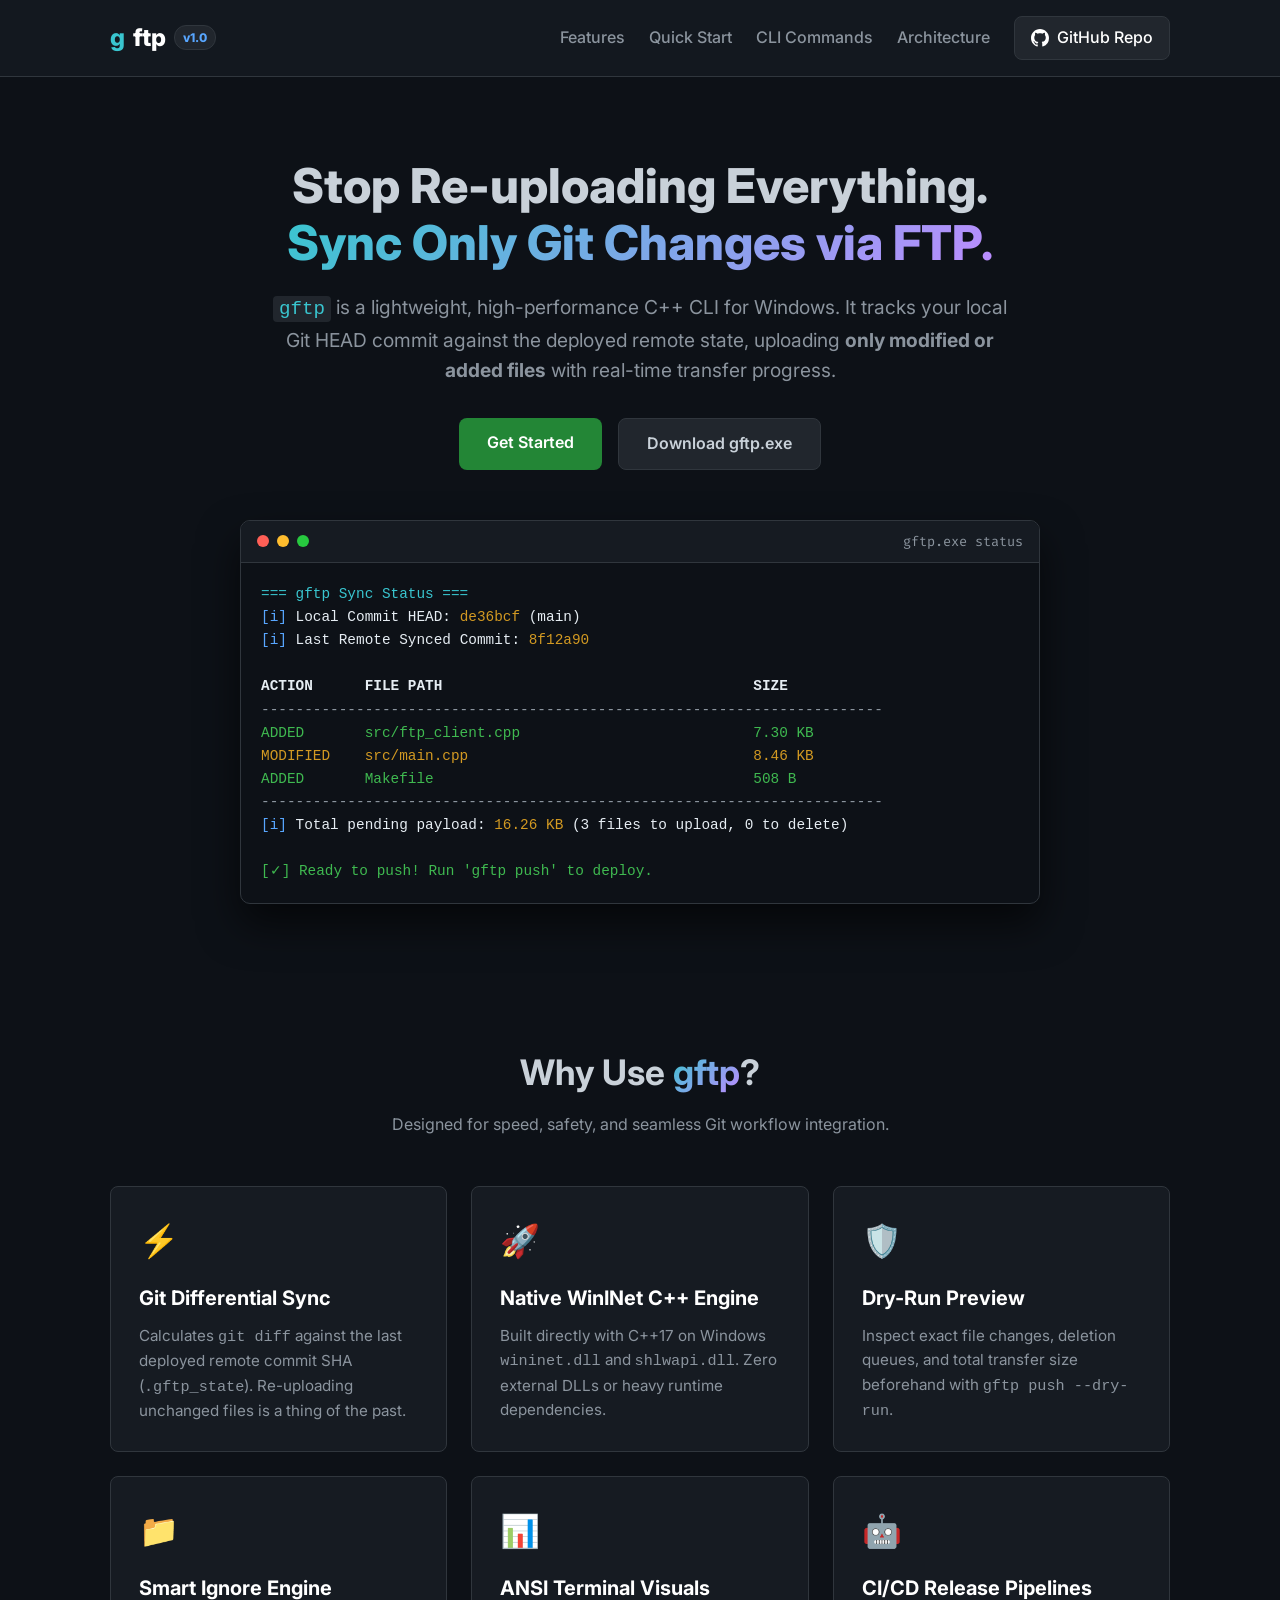
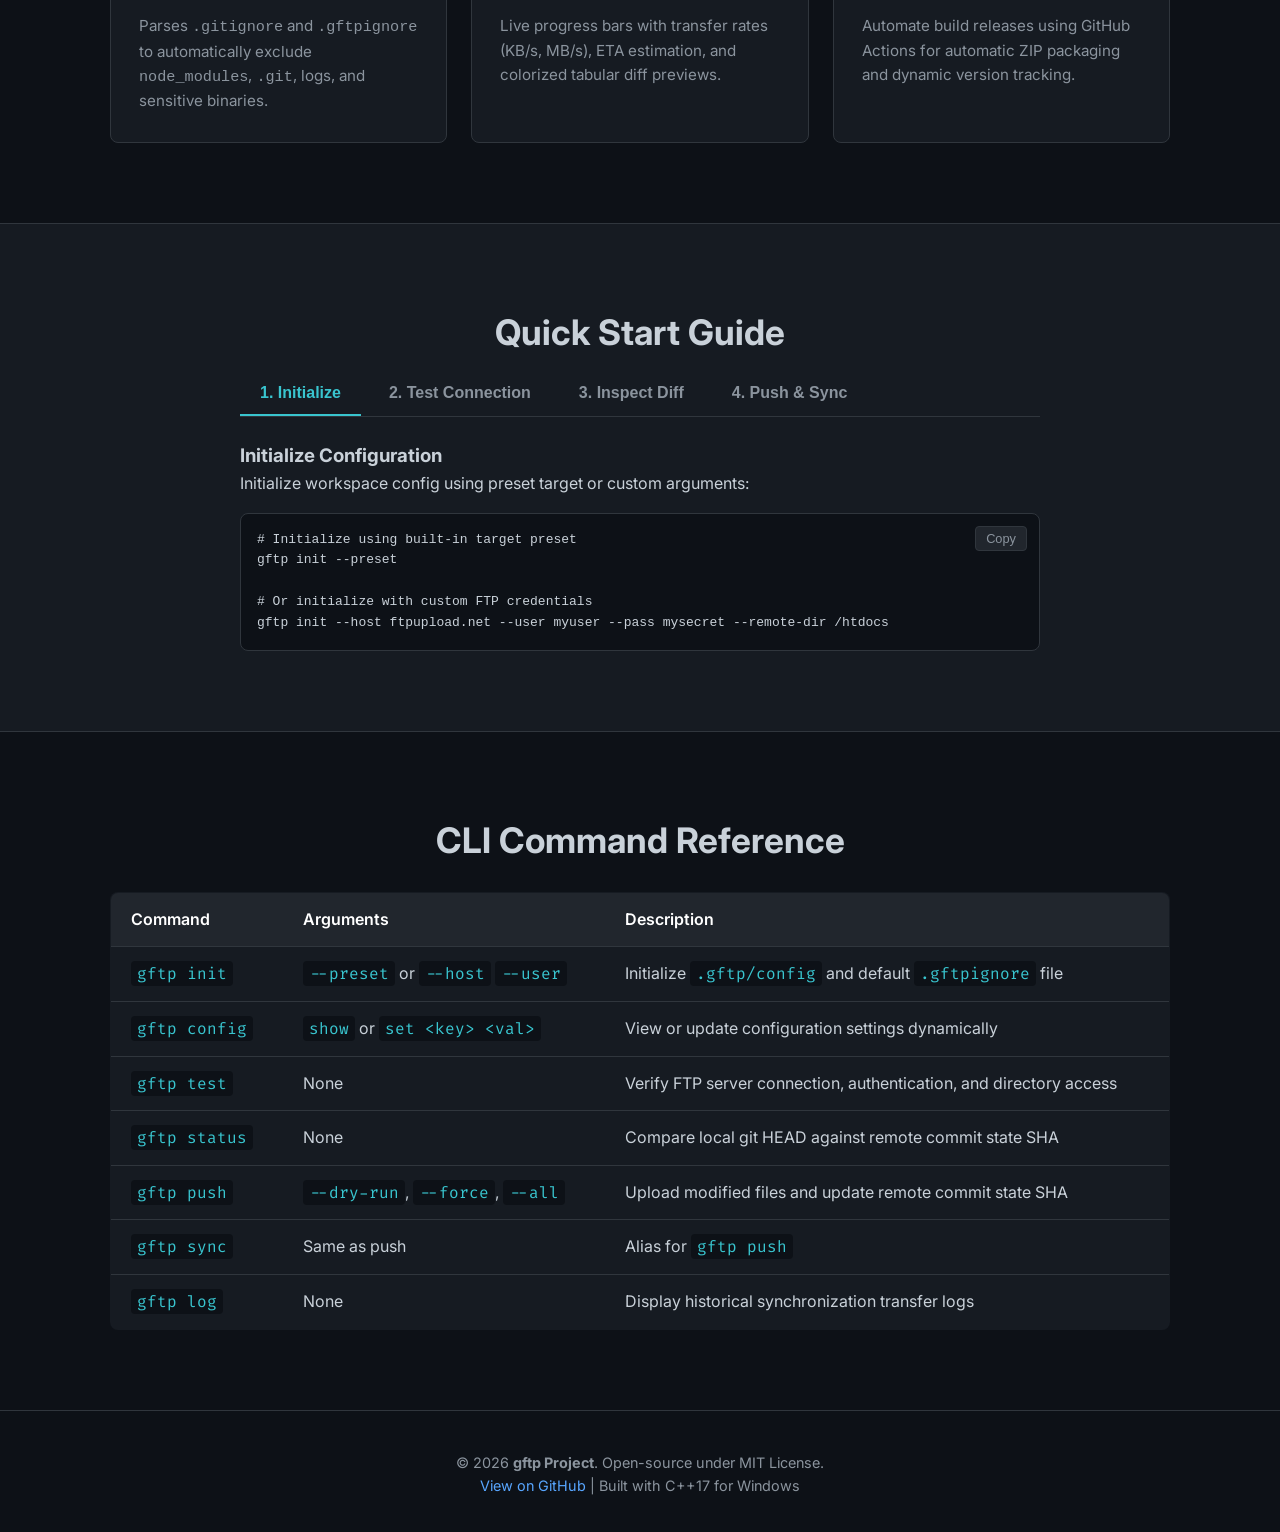
==== docs/index.html @ 9055c441 "Add docs website for GitHub Pages and GitHub Actions auto-release workflows" ====
<!DOCTYPE html>
<html lang="en">
<head>
    <meta charset="UTF-8">
    <meta name="viewport" content="width=device-width, initial-scale=1.0">
    <title>gftp - Fast Git-Aware FTP Sync CLI for Windows</title>
    <meta name="description" content="gftp is a high-performance C++ command-line tool built for Windows that accelerates website and codebase deployments by performing Git commit differential FTP sync.">
    <link rel="preconnect" href="https://fonts.googleapis.com">
    <link rel="preconnect" href="https://fonts.gstatic.com" crossorigin>
    <link href="https://fonts.googleapis.com/css2?family=Fira+Code:wght@400;600&family=Inter:wght@300;400;600;700;800&display=swap" rel="stylesheet">
    <link rel="stylesheet" href="style.css">
</head>
<body>

    <!-- Header Navigation -->
    <header class="navbar">
        <div class="container nav-container">
            <a href="#" class="brand">
                <span class="brand-accent">g</span>ftp
                <span class="badge">v1.0</span>
            </a>
            <nav class="nav-links">
                <a href="#features">Features</a>
                <a href="#quickstart">Quick Start</a>
                <a href="#cli-reference">CLI Commands</a>
                <a href="#architecture">Architecture</a>
                <a href="https://github.com/sabbir28/gftp" target="_blank" class="github-btn">
                    <svg height="18" width="18" viewBox="0 0 16 16" fill="currentColor">
                        <path d="M8 0C3.58 0 0 3.58 0 8c0 3.54 2.29 6.53 5.47 7.59.4.07.55-.17.55-.38 0-.19-.01-.82-.01-1.49-2.01.37-2.53-.49-2.69-.94-.09-.23-.48-.94-.82-1.13-.28-.15-.68-.52-.01-.53.63-.01 1.08.58 1.23.82.72 1.21 1.87.87 2.33.66.07-.52.28-.87.51-1.07-1.78-.2-3.64-.89-3.64-3.95 0-.87.31-1.59.82-2.15-.08-.2-.36-1.02.08-2.12 0 0 .67-.21 2.2.82.64-.18 1.32-.27 2-.27.68 0 1.36.09 2 .27 1.53-1.04 2.2-.82 2.2-.82.44 1.1.16 1.92.08 2.12.51.56.82 1.28.82 2.15 0 3.07-1.87 3.75-3.65 3.95.29.25.54.73.54 1.48 0 1.07-.01 1.93-.01 2.2 0 .21.15.46.55.38A8.013 8.013 0 0016 8c0-4.42-3.58-8-8-8z"/>
                    </svg>
                    GitHub Repo
                </a>
            </nav>
        </div>
    </header>

    <!-- Hero Section -->
    <section class="hero">
        <div class="container hero-content">
            <h1 class="hero-title">Stop Re-uploading Everything.<br><span class="gradient-text">Sync Only Git Changes via FTP.</span></h1>
            <p class="hero-subtitle">
                <code>gftp</code> is a lightweight, high-performance C++ CLI for Windows. It tracks your local Git HEAD commit against the deployed remote state, uploading <strong>only modified or added files</strong> with real-time transfer progress.
            </p>
            <div class="hero-actions">
                <a href="#quickstart" class="btn btn-primary">Get Started</a>
                <a href="https://github.com/sabbir28/gftp/releases" target="_blank" class="btn btn-secondary">Download gftp.exe</a>
            </div>

            <!-- Terminal Showcase Window -->
            <div class="terminal-window">
                <div class="terminal-header">
                    <span class="dot red"></span>
                    <span class="dot yellow"></span>
                    <span class="dot green"></span>
                    <span class="terminal-title">gftp.exe status</span>
                </div>
                <div class="terminal-body">
                    <pre><span class="cyan">=== gftp Sync Status ===</span>
<span class="blue">[i]</span> Local Commit HEAD: <span class="yellow">de36bcf</span> (main)
<span class="blue">[i]</span> Last Remote Synced Commit: <span class="yellow">8f12a90</span>

<span class="bold">ACTION      FILE PATH                                    SIZE</span>
<span class="gray">------------------------------------------------------------------------</span>
<span class="green">ADDED       src/ftp_client.cpp                           7.30 KB</span>
<span class="yellow">MODIFIED    src/main.cpp                                 8.46 KB</span>
<span class="green">ADDED       Makefile                                     508 B</span>
<span class="gray">------------------------------------------------------------------------</span>
<span class="blue">[i]</span> Total pending payload: <span class="yellow">16.26 KB</span> (3 files to upload, 0 to delete)

<span class="green">[✓] Ready to push! Run 'gftp push' to deploy.</span></pre>
                </div>
            </div>
        </div>
    </section>

    <!-- Features Grid -->
    <section id="features" class="section">
        <div class="container">
            <h2 class="section-title">Why Use <span class="gradient-text">gftp</span>?</h2>
            <p class="section-subtitle">Designed for speed, safety, and seamless Git workflow integration.</p>

            <div class="features-grid">
                <div class="feature-card">
                    <div class="feature-icon">⚡</div>
                    <h3>Git Differential Sync</h3>
                    <p>Calculates <code>git diff</code> against the last deployed remote commit SHA (<code>.gftp_state</code>). Re-uploading unchanged files is a thing of the past.</p>
                </div>
                <div class="feature-card">
                    <div class="feature-icon">🚀</div>
                    <h3>Native WinINet C++ Engine</h3>
                    <p>Built directly with C++17 on Windows <code>wininet.dll</code> and <code>shlwapi.dll</code>. Zero external DLLs or heavy runtime dependencies.</p>
                </div>
                <div class="feature-card">
                    <div class="feature-icon">🛡️</div>
                    <h3>Dry-Run Preview</h3>
                    <p>Inspect exact file changes, deletion queues, and total transfer size beforehand with <code>gftp push --dry-run</code>.</p>
                </div>
                <div class="feature-card">
                    <div class="feature-icon">📁</div>
                    <h3>Smart Ignore Engine</h3>
                    <p>Parses <code>.gitignore</code> and <code>.gftpignore</code> to automatically exclude <code>node_modules</code>, <code>.git</code>, logs, and sensitive binaries.</p>
                </div>
                <div class="feature-card">
                    <div class="feature-icon">📊</div>
                    <h3>ANSI Terminal Visuals</h3>
                    <p>Live progress bars with transfer rates (KB/s, MB/s), ETA estimation, and colorized tabular diff previews.</p>
                </div>
                <div class="feature-card">
                    <div class="feature-icon">🤖</div>
                    <h3>CI/CD Release Pipelines</h3>
                    <p>Automate build releases using GitHub Actions for automatic ZIP packaging and dynamic version tracking.</p>
                </div>
            </div>
        </div>
    </section>

    <!-- Interactive Quick Start -->
    <section id="quickstart" class="section bg-alt">
        <div class="container">
            <h2 class="section-title">Quick Start Guide</h2>
            
            <div class="tab-container">
                <div class="tab-buttons">
                    <button class="tab-btn active" onclick="switchTab(event, 'tab-init')">1. Initialize</button>
                    <button class="tab-btn" onclick="switchTab(event, 'tab-test')">2. Test Connection</button>
                    <button class="tab-btn" onclick="switchTab(event, 'tab-status')">3. Inspect Diff</button>
                    <button class="tab-btn" onclick="switchTab(event, 'tab-push')">4. Push & Sync</button>
                </div>

                <div id="tab-init" class="tab-content active">
                    <h3>Initialize Configuration</h3>
                    <p>Initialize workspace config using preset target or custom arguments:</p>
                    <div class="code-block">
                        <button class="copy-btn" onclick="copyCode(this)">Copy</button>
                        <pre><code># Initialize using built-in target preset
gftp init --preset

# Or initialize with custom FTP credentials
gftp init --host ftpupload.net --user myuser --pass mysecret --remote-dir /htdocs</code></pre>
                    </div>
                </div>

                <div id="tab-test" class="tab-content">
                    <h3>Test FTP Server Connection</h3>
                    <p>Validate FTP connection, authentication, and directory write access:</p>
                    <div class="code-block">
                        <button class="copy-btn" onclick="copyCode(this)">Copy</button>
                        <pre><code>gftp test</code></pre>
                    </div>
                </div>

                <div id="tab-status" class="tab-content">
                    <h3>Check Pending Changes</h3>
                    <p>View files that have been modified or added since your last sync:</p>
                    <div class="code-block">
                        <button class="copy-btn" onclick="copyCode(this)">Copy</button>
                        <pre><code>gftp status</code></pre>
                    </div>
                </div>

                <div id="tab-push" class="tab-content">
                    <h3>Execute Differential Sync</h3>
                    <p>Upload modified files with live transfer progress bars:</p>
                    <div class="code-block">
                        <button class="copy-btn" onclick="copyCode(this)">Copy</button>
                        <pre><code># Dry-run preview
gftp push --dry-run

# Real differential push
gftp push</code></pre>
                    </div>
                </div>
            </div>
        </div>
    </section>

    <!-- Command Reference Matrix -->
    <section id="cli-reference" class="section">
        <div class="container">
            <h2 class="section-title">CLI Command Reference</h2>
            <table class="cmd-table">
                <thead>
                    <tr>
                        <th>Command</th>
                        <th>Arguments</th>
                        <th>Description</th>
                    </tr>
                </thead>
                <tbody>
                    <tr>
                        <td><code>gftp init</code></td>
                        <td><code>--preset</code> or <code>--host</code> <code>--user</code></td>
                        <td>Initialize <code>.gftp/config</code> and default <code>.gftpignore</code> file</td>
                    </tr>
                    <tr>
                        <td><code>gftp config</code></td>
                        <td><code>show</code> or <code>set &lt;key&gt; &lt;val&gt;</code></td>
                        <td>View or update configuration settings dynamically</td>
                    </tr>
                    <tr>
                        <td><code>gftp test</code></td>
                        <td>None</td>
                        <td>Verify FTP server connection, authentication, and directory access</td>
                    </tr>
                    <tr>
                        <td><code>gftp status</code></td>
                        <td>None</td>
                        <td>Compare local git HEAD against remote commit state SHA</td>
                    </tr>
                    <tr>
                        <td><code>gftp push</code></td>
                        <td><code>--dry-run</code>, <code>--force</code>, <code>--all</code></td>
                        <td>Upload modified files and update remote commit state SHA</td>
                    </tr>
                    <tr>
                        <td><code>gftp sync</code></td>
                        <td>Same as push</td>
                        <td>Alias for <code>gftp push</code></td>
                    </tr>
                    <tr>
                        <td><code>gftp log</code></td>
                        <td>None</td>
                        <td>Display historical synchronization transfer logs</td>
                    </tr>
                </tbody>
            </table>
        </div>
    </section>

    <!-- Footer -->
    <footer class="footer">
        <div class="container footer-content">
            <p>&copy; 2026 <strong>gftp Project</strong>. Open-source under MIT License.</p>
            <p><a href="https://github.com/sabbir28/gftp" target="_blank">View on GitHub</a> | Built with C++17 for Windows</p>
        </div>
    </footer>

    <script src="script.js"></script>
</body>
</html>
---- docs/style.css ----
:root {
    --bg-primary: #0d1117;
    --bg-secondary: #161b22;
    --bg-tertiary: #21262d;
    --text-main: #c9d1d9;
    --text-muted: #8b949e;
    --accent-blue: #58a6ff;
    --accent-cyan: #39c5cf;
    --accent-green: #3fb950;
    --accent-purple: #bc8cff;
    --accent-yellow: #d29922;
    --border: #30363d;
    --font-sans: 'Inter', -apple-system, BlinkMacSystemFont, sans-serif;
    --font-mono: 'Fira Code', monospace;
    --radius: 8px;
}

* {
    box-sizing: border-box;
    margin: 0;
    padding: 0;
}

body {
    background-color: var(--bg-primary);
    color: var(--text-main);
    font-family: var(--font-sans);
    line-height: 1.6;
    overflow-x: hidden;
}

.container {
    max-width: 1100px;
    margin: 0 auto;
    padding: 0 20px;
}

/* Navbar */
.navbar {
    background-color: rgba(22, 27, 34, 0.85);
    backdrop-filter: blur(12px);
    border-bottom: 1px solid var(--border);
    position: sticky;
    top: 0;
    z-index: 100;
    padding: 16px 0;
}

.nav-container {
    display: flex;
    justify-content: space-between;
    align-items: center;
}

.brand {
    font-size: 1.5rem;
    font-weight: 800;
    color: #fff;
    text-decoration: none;
    display: flex;
    align-items: center;
    gap: 8px;
}

.brand-accent {
    color: var(--accent-cyan);
}

.badge {
    font-size: 0.75rem;
    background-color: var(--bg-tertiary);
    color: var(--accent-blue);
    padding: 2px 8px;
    border-radius: 12px;
    border: 1px solid var(--border);
}

.nav-links {
    display: flex;
    align-items: center;
    gap: 24px;
}

.nav-links a {
    color: var(--text-muted);
    text-decoration: none;
    font-weight: 500;
    transition: color 0.2s;
}

.nav-links a:hover {
    color: var(--accent-blue);
}

.github-btn {
    display: flex;
    align-items: center;
    gap: 8px;
    background-color: var(--bg-tertiary);
    color: #fff !important;
    padding: 8px 16px;
    border-radius: var(--radius);
    border: 1px solid var(--border);
    transition: all 0.2s;
}

.github-btn:hover {
    background-color: #30363d;
    border-color: #8b949e;
}

/* Hero Section */
.hero {
    padding: 80px 0 60px;
    text-align: center;
}

.hero-title {
    font-size: 3rem;
    font-weight: 800;
    line-height: 1.2;
    margin-bottom: 20px;
}

.gradient-text {
    background: linear-gradient(135deg, var(--accent-cyan), var(--accent-purple));
    -webkit-background-clip: text;
    -webkit-text-fill-color: transparent;
}

.hero-subtitle {
    font-size: 1.2rem;
    color: var(--text-muted);
    max-width: 750px;
    margin: 0 auto 32px;
}

.hero-subtitle code {
    background: var(--bg-tertiary);
    color: var(--accent-cyan);
    padding: 2px 6px;
    border-radius: 4px;
}

.hero-actions {
    display: flex;
    justify-content: center;
    gap: 16px;
    margin-bottom: 50px;
}

.btn {
    padding: 12px 28px;
    font-size: 1rem;
    font-weight: 600;
    border-radius: var(--radius);
    text-decoration: none;
    transition: all 0.2s;
    display: inline-block;
}

.btn-primary {
    background-color: #238636;
    color: #fff;
}

.btn-primary:hover {
    background-color: #2ea043;
    box-shadow: 0 0 15px rgba(46, 160, 67, 0.4);
}

.btn-secondary {
    background-color: var(--bg-tertiary);
    color: var(--text-main);
    border: 1px solid var(--border);
}

.btn-secondary:hover {
    background-color: #30363d;
}

/* Terminal Showcase */
.terminal-window {
    max-width: 800px;
    margin: 0 auto;
    background-color: #0d1117;
    border-radius: 10px;
    border: 1px solid var(--border);
    box-shadow: 0 20px 40px rgba(0, 0, 0, 0.6);
    overflow: hidden;
    text-align: left;
}

.terminal-header {
    background-color: var(--bg-secondary);
    padding: 10px 16px;
    display: flex;
    align-items: center;
    gap: 8px;
    border-bottom: 1px solid var(--border);
}

.dot {
    width: 12px;
    height: 12px;
    border-radius: 50%;
}

.dot.red { background-color: #ff5f56; }
.dot.yellow { background-color: #ffbd2e; }
.dot.green { background-color: #27c93f; }

.terminal-title {
    font-family: var(--font-mono);
    font-size: 0.85rem;
    color: var(--text-muted);
    margin-left: auto;
}

.terminal-body {
    padding: 20px;
    font-family: var(--font-mono);
    font-size: 0.9rem;
    color: #e6edf3;
    overflow-x: auto;
}

/* Color highlights */
.cyan { color: var(--accent-cyan); }
.blue { color: var(--accent-blue); }
.green { color: var(--accent-green); }
.yellow { color: var(--accent-yellow); }
.gray { color: var(--text-muted); }
.bold { font-weight: bold; }

/* Features Section */
.section {
    padding: 80px 0;
}

.bg-alt {
    background-color: var(--bg-secondary);
    border-top: 1px solid var(--border);
    border-bottom: 1px solid var(--border);
}

.section-title {
    font-size: 2.2rem;
    font-weight: 700;
    text-align: center;
    margin-bottom: 12px;
}

.section-subtitle {
    text-align: center;
    color: var(--text-muted);
    margin-bottom: 48px;
}

.features-grid {
    display: grid;
    grid-template-columns: repeat(auto-fit, minmax(320px, 1fr));
    gap: 24px;
}

.feature-card {
    background-color: var(--bg-secondary);
    border: 1px solid var(--border);
    border-radius: var(--radius);
    padding: 28px;
    transition: transform 0.2s, border-color 0.2s;
}

.feature-card:hover {
    transform: translateY(-4px);
    border-color: var(--accent-blue);
}

.feature-icon {
    font-size: 2rem;
    margin-bottom: 16px;
}

.feature-card h3 {
    font-size: 1.25rem;
    margin-bottom: 10px;
    color: #fff;
}

.feature-card p {
    color: var(--text-muted);
    font-size: 0.95rem;
}

/* Tabs & Interactive Quick Start */
.tab-container {
    max-width: 800px;
    margin: 0 auto;
}

.tab-buttons {
    display: flex;
    gap: 8px;
    border-bottom: 1px solid var(--border);
    margin-bottom: 24px;
}

.tab-btn {
    background: none;
    border: none;
    color: var(--text-muted);
    padding: 12px 20px;
    font-size: 1rem;
    font-weight: 600;
    cursor: pointer;
    border-bottom: 2px solid transparent;
    transition: all 0.2s;
}

.tab-btn:hover {
    color: var(--text-main);
}

.tab-btn.active {
    color: var(--accent-cyan);
    border-bottom-color: var(--accent-cyan);
}

.tab-content {
    display: none;
}

.tab-content.active {
    display: block;
}

.code-block {
    position: relative;
    background-color: var(--bg-primary);
    border: 1px solid var(--border);
    border-radius: var(--radius);
    padding: 16px;
    margin-top: 16px;
    font-family: var(--font-mono);
}

.copy-btn {
    position: absolute;
    top: 12px;
    right: 12px;
    background-color: var(--bg-tertiary);
    color: var(--text-muted);
    border: 1px solid var(--border);
    border-radius: 4px;
    padding: 4px 10px;
    font-size: 0.8rem;
    cursor: pointer;
}

.copy-btn:hover {
    color: #fff;
    border-color: #8b949e;
}

/* Table */
.cmd-table {
    width: 100%;
    border-collapse: collapse;
    margin-top: 24px;
    background-color: var(--bg-secondary);
    border-radius: var(--radius);
    overflow: hidden;
    border: 1px solid var(--border);
}

.cmd-table th, .cmd-table td {
    padding: 14px 20px;
    text-align: left;
    border-bottom: 1px solid var(--border);
}

.cmd-table th {
    background-color: var(--bg-tertiary);
    color: #fff;
    font-weight: 600;
}

.cmd-table td code {
    font-family: var(--font-mono);
    color: var(--accent-cyan);
    background: var(--bg-primary);
    padding: 2px 6px;
    border-radius: 4px;
}

/* Footer */
.footer {
    border-top: 1px solid var(--border);
    padding: 40px 0;
    text-align: center;
    color: var(--text-muted);
    font-size: 0.9rem;
}

.footer a {
    color: var(--accent-blue);
    text-decoration: none;
}
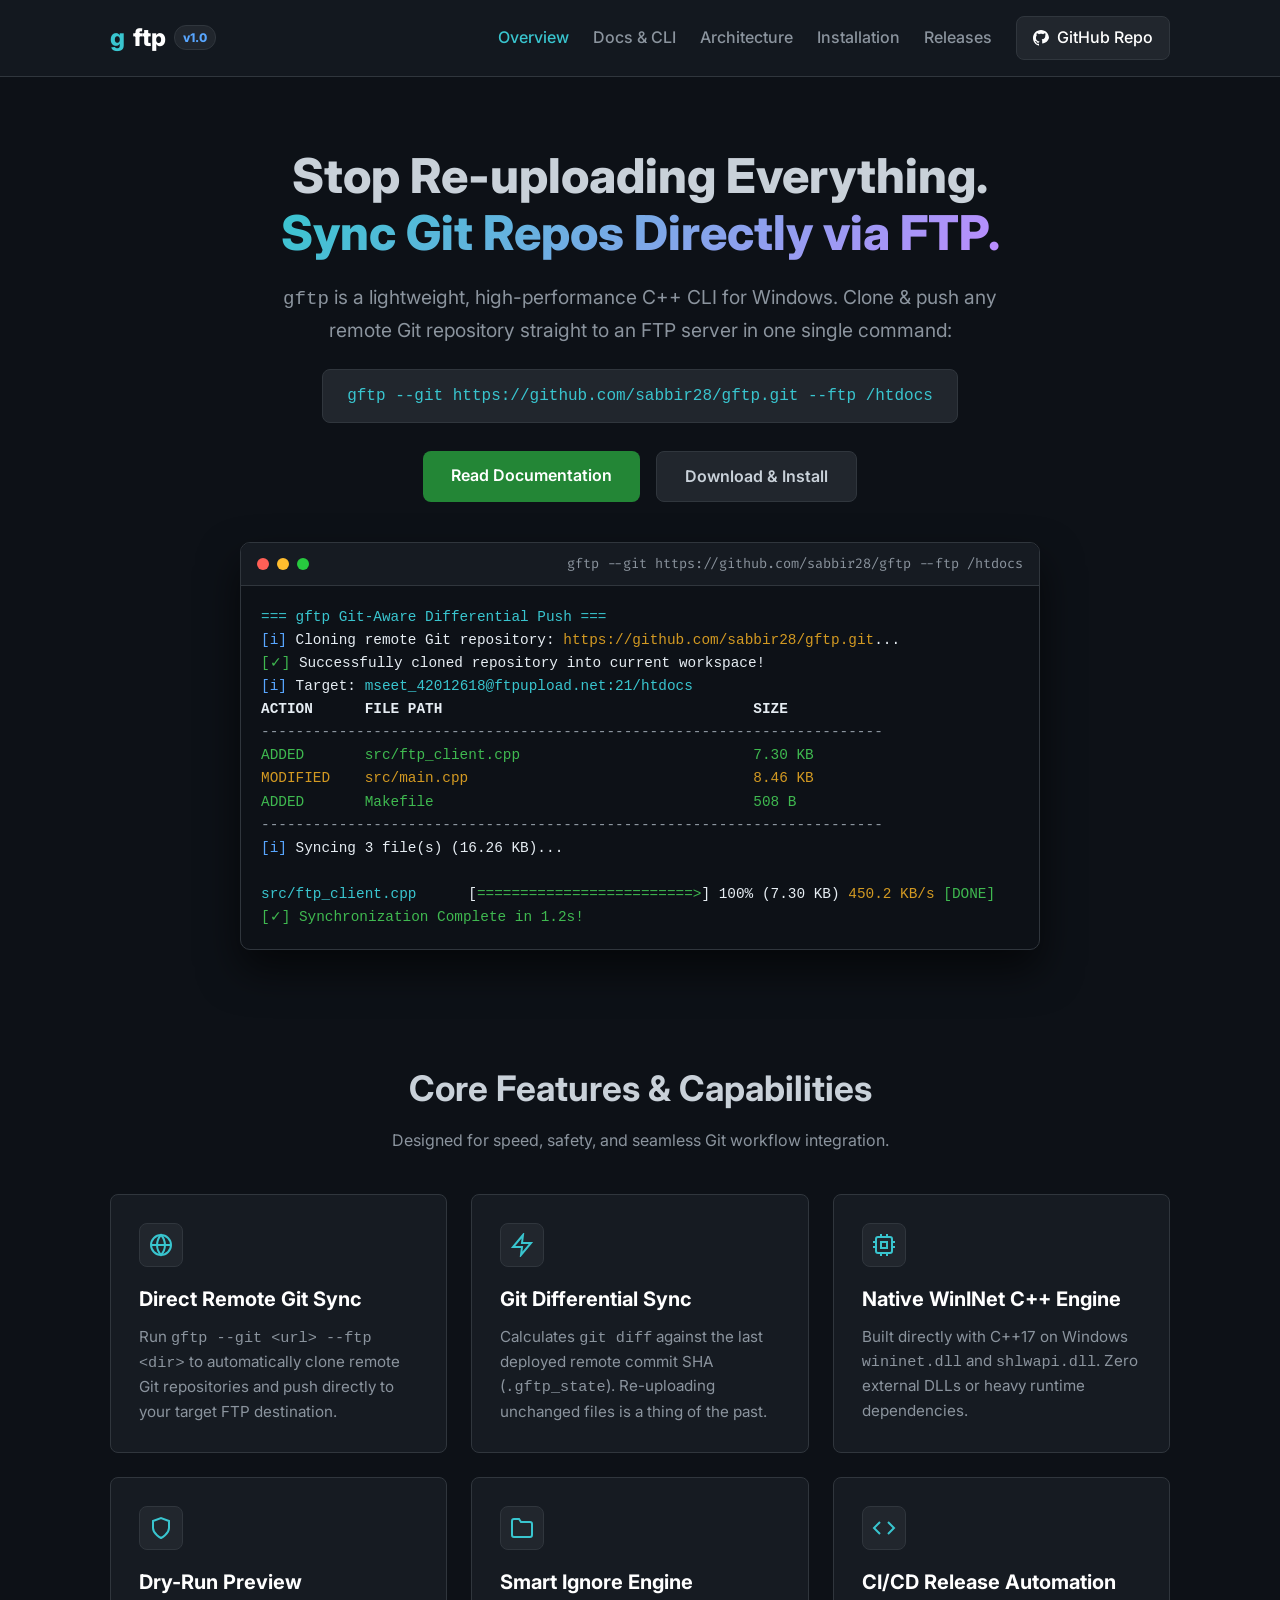
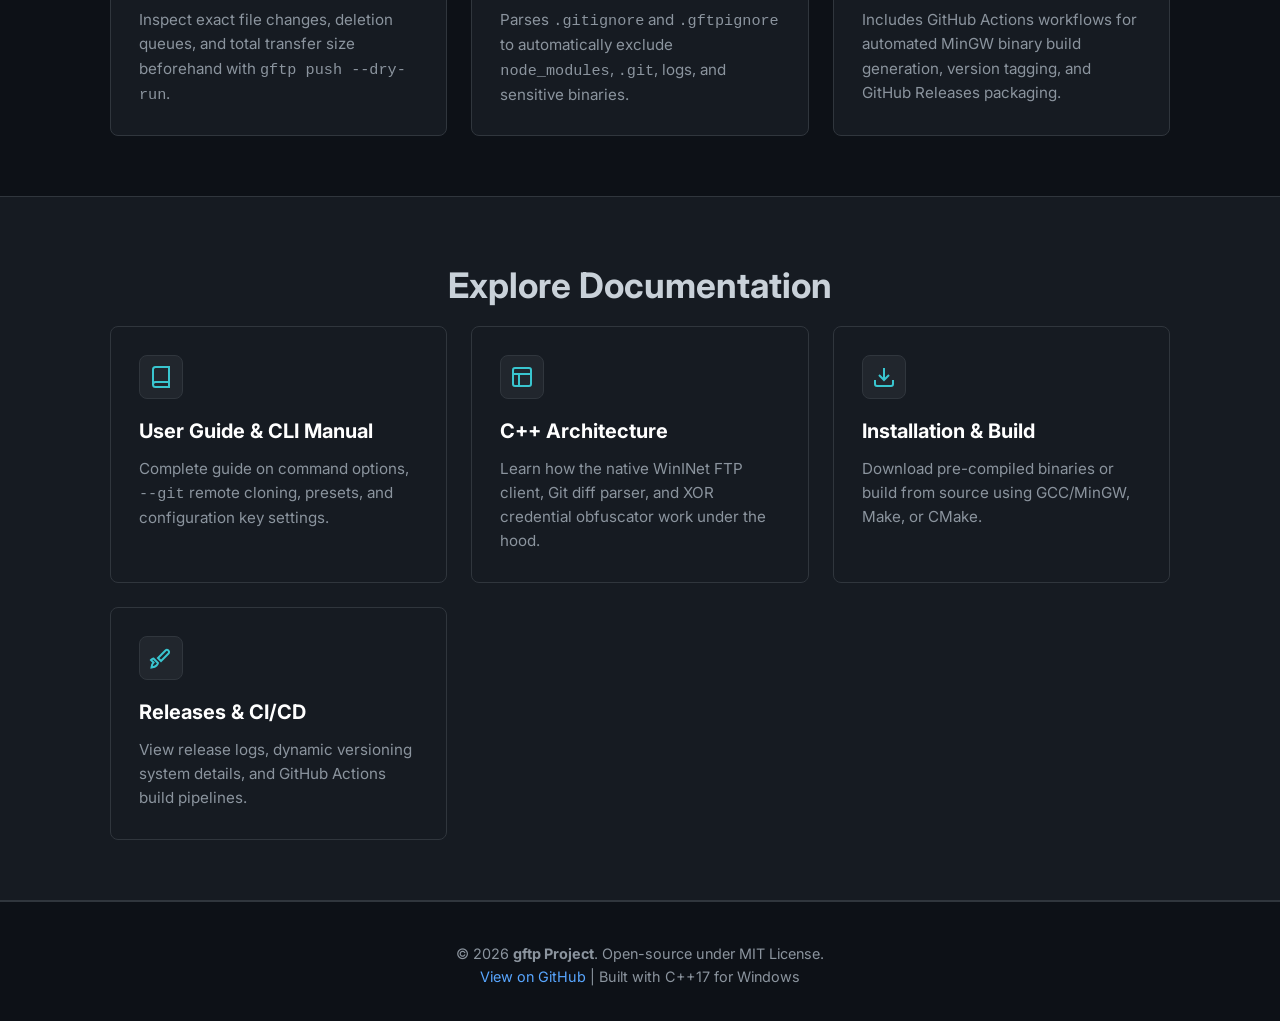
==== commit 2b5305d5: "Add gftp --git <url> direct clone/sync feature & SVG vector icon multi-page docs" ====
--- a/docs/index.html
+++ b/docs/index.html
@@ -1,32 +1,39 @@
 <!DOCTYPE html>
 <html lang="en">
+
 <head>
     <meta charset="UTF-8">
     <meta name="viewport" content="width=device-width, initial-scale=1.0">
-    <title>gftp - Fast Git-Aware FTP Sync CLI for Windows</title>
-    <meta name="description" content="gftp is a high-performance C++ command-line tool built for Windows that accelerates website and codebase deployments by performing Git commit differential FTP sync.">
+    <title>gftp - Git-Aware FTP Differential Sync CLI for Windows</title>
+    <meta name="description"
+        content="gftp is a high-performance C++ command-line tool built for Windows that accelerates website and codebase deployments by performing Git commit differential FTP sync.">
     <link rel="preconnect" href="https://fonts.googleapis.com">
     <link rel="preconnect" href="https://fonts.gstatic.com" crossorigin>
-    <link href="https://fonts.googleapis.com/css2?family=Fira+Code:wght@400;600&family=Inter:wght@300;400;600;700;800&display=swap" rel="stylesheet">
+    <link
+        href="https://fonts.googleapis.com/css2?family=Fira+Code:wght@400;600&family=Inter:wght@300;400;600;700;800&display=swap"
+        rel="stylesheet">
     <link rel="stylesheet" href="style.css">
 </head>
+
 <body>
 
     <!-- Header Navigation -->
     <header class="navbar">
         <div class="container nav-container">
-            <a href="#" class="brand">
+            <a href="index.html" class="brand">
                 <span class="brand-accent">g</span>ftp
                 <span class="badge">v1.0</span>
             </a>
             <nav class="nav-links">
-                <a href="#features">Features</a>
-                <a href="#quickstart">Quick Start</a>
-                <a href="#cli-reference">CLI Commands</a>
-                <a href="#architecture">Architecture</a>
+                <a href="index.html" class="active">Overview</a>
+                <a href="docs.html">Docs & CLI</a>
+                <a href="architecture.html">Architecture</a>
+                <a href="install.html">Installation</a>
+                <a href="releases.html">Releases</a>
                 <a href="https://github.com/sabbir28/gftp" target="_blank" class="github-btn">
-                    <svg height="18" width="18" viewBox="0 0 16 16" fill="currentColor">
-                        <path d="M8 0C3.58 0 0 3.58 0 8c0 3.54 2.29 6.53 5.47 7.59.4.07.55-.17.55-.38 0-.19-.01-.82-.01-1.49-2.01.37-2.53-.49-2.69-.94-.09-.23-.48-.94-.82-1.13-.28-.15-.68-.52-.01-.53.63-.01 1.08.58 1.23.82.72 1.21 1.87.87 2.33.66.07-.52.28-.87.51-1.07-1.78-.2-3.64-.89-3.64-3.95 0-.87.31-1.59.82-2.15-.08-.2-.36-1.02.08-2.12 0 0 .67-.21 2.2.82.64-.18 1.32-.27 2-.27.68 0 1.36.09 2 .27 1.53-1.04 2.2-.82 2.2-.82.44 1.1.16 1.92.08 2.12.51.56.82 1.28.82 2.15 0 3.07-1.87 3.75-3.65 3.95.29.25.54.73.54 1.48 0 1.07-.01 1.93-.01 2.2 0 .21.15.46.55.38A8.013 8.013 0 0016 8c0-4.42-3.58-8-8-8z"/>
+                    <svg height="16" width="16" viewBox="0 0 16 16" fill="currentColor">
+                        <path
+                            d="M8 0C3.58 0 0 3.58 0 8c0 3.54 2.29 6.53 5.47 7.59.4.07.55-.17.55-.38 0-.19-.01-.82-.01-1.49-2.01.37-2.53-.49-2.69-.94-.09-.23-.48-.94-.82-1.13-.28-.15-.68-.52-.01-.53.63-.01 1.08.58 1.23.82.72 1.21 1.87.87 2.33.66.07-.52.28-.87.51-1.07-1.78-.2-3.64-.89-3.64-3.95 0-.87.31-1.59.82-2.15-.08-.2-.36-1.02.08-2.12 0 0 .67-.21 2.2.82.64-.18 1.32-.27 2-.27.68 0 1.36.09 2 .27 1.53-1.04 2.2-.82 2.2-.82.44 1.1.16 1.92.08 2.12 0 3.07-1.87 3.75-3.65 3.95.29.25.54.73.54 1.48 0 1.07-.01 1.93-.01 2.2 0 .21.15.46.55.38A8.013 8.013 0 0016 8c0-4.42-3.58-8-8-8z" />
                     </svg>
                     GitHub Repo
                 </a>
@@ -37,13 +44,18 @@
     <!-- Hero Section -->
     <section class="hero">
         <div class="container hero-content">
-            <h1 class="hero-title">Stop Re-uploading Everything.<br><span class="gradient-text">Sync Only Git Changes via FTP.</span></h1>
+            <h1 class="hero-title">Stop Re-uploading Everything.<br><span class="gradient-text">Sync Git Repos Directly
+                    via FTP.</span></h1>
             <p class="hero-subtitle">
-                <code>gftp</code> is a lightweight, high-performance C++ CLI for Windows. It tracks your local Git HEAD commit against the deployed remote state, uploading <strong>only modified or added files</strong> with real-time transfer progress.
+                <code>gftp</code> is a lightweight, high-performance C++ CLI for Windows. Clone & push any remote Git
+                repository straight to an FTP server in one single command:
             </p>
+            <div class="hero-code-banner">
+                <code>gftp --git https://github.com/sabbir28/gftp.git --ftp /htdocs</code>
+            </div>
             <div class="hero-actions">
-                <a href="#quickstart" class="btn btn-primary">Get Started</a>
-                <a href="https://github.com/sabbir28/gftp/releases" target="_blank" class="btn btn-secondary">Download gftp.exe</a>
+                <a href="docs.html" class="btn btn-primary">Read Documentation</a>
+                <a href="install.html" class="btn btn-secondary">Download & Install</a>
             </div>
 
             <!-- Terminal Showcase Window -->
@@ -52,22 +64,23 @@
                     <span class="dot red"></span>
                     <span class="dot yellow"></span>
                     <span class="dot green"></span>
-                    <span class="terminal-title">gftp.exe status</span>
+                    <span class="terminal-title">gftp --git https://github.com/sabbir28/gftp --ftp /htdocs</span>
                 </div>
                 <div class="terminal-body">
-                    <pre><span class="cyan">=== gftp Sync Status ===</span>
-<span class="blue">[i]</span> Local Commit HEAD: <span class="yellow">de36bcf</span> (main)
-<span class="blue">[i]</span> Last Remote Synced Commit: <span class="yellow">8f12a90</span>
-
+                    <pre><span class="cyan">=== gftp Git-Aware Differential Push ===</span>
+<span class="blue">[i]</span> Cloning remote Git repository: <span class="yellow">https://github.com/sabbir28/gftp.git</span>...
+<span class="green">[✓]</span> Successfully cloned repository into current workspace!
+<span class="blue">[i]</span> Target: <span class="cyan">mseet_42012618@ftpupload.net:21/htdocs</span>
 <span class="bold">ACTION      FILE PATH                                    SIZE</span>
 <span class="gray">------------------------------------------------------------------------</span>
 <span class="green">ADDED       src/ftp_client.cpp                           7.30 KB</span>
 <span class="yellow">MODIFIED    src/main.cpp                                 8.46 KB</span>
 <span class="green">ADDED       Makefile                                     508 B</span>
 <span class="gray">------------------------------------------------------------------------</span>
-<span class="blue">[i]</span> Total pending payload: <span class="yellow">16.26 KB</span> (3 files to upload, 0 to delete)
-
-<span class="green">[✓] Ready to push! Run 'gftp push' to deploy.</span></pre>
+<span class="blue">[i]</span> Syncing 3 file(s) (16.26 KB)...
+
+<span class="cyan">src/ftp_client.cpp     </span> [<span class="green">=========================></span>] 100% (7.30 KB) <span class="yellow">450.2 KB/s</span> <span class="green">[DONE]</span>
+<span class="green">[✓] Synchronization Complete in 1.2s!</span></pre>
                 </div>
             </div>
         </div>
@@ -76,154 +89,148 @@
     <!-- Features Grid -->
     <section id="features" class="section">
         <div class="container">
-            <h2 class="section-title">Why Use <span class="gradient-text">gftp</span>?</h2>
+            <h2 class="section-title">Core Features & Capabilities</h2>
             <p class="section-subtitle">Designed for speed, safety, and seamless Git workflow integration.</p>
 
             <div class="features-grid">
                 <div class="feature-card">
-                    <div class="feature-icon">⚡</div>
+                    <div class="feature-icon">
+                        <svg width="24" height="24" viewBox="0 0 24 24" fill="none" stroke="currentColor"
+                            stroke-width="2">
+                            <circle cx="12" cy="12" r="10" />
+                            <path d="M2 12h20" />
+                            <path
+                                d="M12 2a15.3 15.3 0 0 1 4 10 15.3 15.3 0 0 1-4 10 15.3 15.3 0 0 1-4-10 15.3 15.3 0 0 1 4-10z" />
+                        </svg>
+                    </div>
+                    <h3>Direct Remote Git Sync</h3>
+                    <p>Run <code>gftp --git &lt;url&gt; --ftp &lt;dir&gt;</code> to automatically clone remote Git
+                        repositories and push directly to your target FTP destination.</p>
+                </div>
+                <div class="feature-card">
+                    <div class="feature-icon">
+                        <svg width="24" height="24" viewBox="0 0 24 24" fill="none" stroke="currentColor"
+                            stroke-width="2">
+                            <polygon points="13 2 3 14 12 14 11 22 21 10 12 10 13 2" />
+                        </svg>
+                    </div>
                     <h3>Git Differential Sync</h3>
-                    <p>Calculates <code>git diff</code> against the last deployed remote commit SHA (<code>.gftp_state</code>). Re-uploading unchanged files is a thing of the past.</p>
-                </div>
-                <div class="feature-card">
-                    <div class="feature-icon">🚀</div>
+                    <p>Calculates <code>git diff</code> against the last deployed remote commit SHA
+                        (<code>.gftp_state</code>). Re-uploading unchanged files is a thing of the past.</p>
+                </div>
+                <div class="feature-card">
+                    <div class="feature-icon">
+                        <svg width="24" height="24" viewBox="0 0 24 24" fill="none" stroke="currentColor"
+                            stroke-width="2">
+                            <rect x="4" y="4" width="16" height="16" rx="2" ry="2" />
+                            <rect x="9" y="9" width="6" height="6" />
+                            <line x1="9" y1="1" x2="9" y2="4" />
+                            <line x1="15" y1="1" x2="15" y2="4" />
+                            <line x1="9" y1="20" x2="9" y2="23" />
+                            <line x1="15" y1="20" x2="15" y2="23" />
+                            <line x1="20" y1="9" x2="23" y2="9" />
+                            <line x1="20" y1="14" x2="23" y2="14" />
+                            <line x1="1" y1="9" x2="4" y2="9" />
+                            <line x1="1" y1="14" x2="4" y2="14" />
+                        </svg>
+                    </div>
                     <h3>Native WinINet C++ Engine</h3>
-                    <p>Built directly with C++17 on Windows <code>wininet.dll</code> and <code>shlwapi.dll</code>. Zero external DLLs or heavy runtime dependencies.</p>
-                </div>
-                <div class="feature-card">
-                    <div class="feature-icon">🛡️</div>
+                    <p>Built directly with C++17 on Windows <code>wininet.dll</code> and <code>shlwapi.dll</code>. Zero
+                        external DLLs or heavy runtime dependencies.</p>
+                </div>
+                <div class="feature-card">
+                    <div class="feature-icon">
+                        <svg width="24" height="24" viewBox="0 0 24 24" fill="none" stroke="currentColor"
+                            stroke-width="2">
+                            <path d="M12 22s8-4 8-10V5l-8-3-8 3v7c0 6 8 10 8 10z" />
+                        </svg>
+                    </div>
                     <h3>Dry-Run Preview</h3>
-                    <p>Inspect exact file changes, deletion queues, and total transfer size beforehand with <code>gftp push --dry-run</code>.</p>
-                </div>
-                <div class="feature-card">
-                    <div class="feature-icon">📁</div>
+                    <p>Inspect exact file changes, deletion queues, and total transfer size beforehand with
+                        <code>gftp push --dry-run</code>.</p>
+                </div>
+                <div class="feature-card">
+                    <div class="feature-icon">
+                        <svg width="24" height="24" viewBox="0 0 24 24" fill="none" stroke="currentColor"
+                            stroke-width="2">
+                            <path d="M22 19a2 2 0 0 1-2 2H4a2 2 0 0 1-2-2V5a2 2 0 0 1 2-2h5l2 3h9a2 2 0 0 1 2 2z" />
+                        </svg>
+                    </div>
                     <h3>Smart Ignore Engine</h3>
-                    <p>Parses <code>.gitignore</code> and <code>.gftpignore</code> to automatically exclude <code>node_modules</code>, <code>.git</code>, logs, and sensitive binaries.</p>
-                </div>
-                <div class="feature-card">
-                    <div class="feature-icon">📊</div>
-                    <h3>ANSI Terminal Visuals</h3>
-                    <p>Live progress bars with transfer rates (KB/s, MB/s), ETA estimation, and colorized tabular diff previews.</p>
-                </div>
-                <div class="feature-card">
-                    <div class="feature-icon">🤖</div>
-                    <h3>CI/CD Release Pipelines</h3>
-                    <p>Automate build releases using GitHub Actions for automatic ZIP packaging and dynamic version tracking.</p>
+                    <p>Parses <code>.gitignore</code> and <code>.gftpignore</code> to automatically exclude
+                        <code>node_modules</code>, <code>.git</code>, logs, and sensitive binaries.</p>
+                </div>
+                <div class="feature-card">
+                    <div class="feature-icon">
+                        <svg width="24" height="24" viewBox="0 0 24 24" fill="none" stroke="currentColor"
+                            stroke-width="2">
+                            <polyline points="16 18 22 12 16 6" />
+                            <polyline points="8 6 2 12 8 18" />
+                        </svg>
+                    </div>
+                    <h3>CI/CD Release Automation</h3>
+                    <p>Includes GitHub Actions workflows for automated MinGW binary build generation, version tagging,
+                        and GitHub Releases packaging.</p>
                 </div>
             </div>
         </div>
     </section>
 
-    <!-- Interactive Quick Start -->
-    <section id="quickstart" class="section bg-alt">
+    <!-- Navigation Cards to Subpages -->
+    <section class="section bg-alt">
         <div class="container">
-            <h2 class="section-title">Quick Start Guide</h2>
-            
-            <div class="tab-container">
-                <div class="tab-buttons">
-                    <button class="tab-btn active" onclick="switchTab(event, 'tab-init')">1. Initialize</button>
-                    <button class="tab-btn" onclick="switchTab(event, 'tab-test')">2. Test Connection</button>
-                    <button class="tab-btn" onclick="switchTab(event, 'tab-status')">3. Inspect Diff</button>
-                    <button class="tab-btn" onclick="switchTab(event, 'tab-push')">4. Push & Sync</button>
-                </div>
-
-                <div id="tab-init" class="tab-content active">
-                    <h3>Initialize Configuration</h3>
-                    <p>Initialize workspace config using preset target or custom arguments:</p>
-                    <div class="code-block">
-                        <button class="copy-btn" onclick="copyCode(this)">Copy</button>
-                        <pre><code># Initialize using built-in target preset
-gftp init --preset
-
-# Or initialize with custom FTP credentials
-gftp init --host ftpupload.net --user myuser --pass mysecret --remote-dir /htdocs</code></pre>
-                    </div>
-                </div>
-
-                <div id="tab-test" class="tab-content">
-                    <h3>Test FTP Server Connection</h3>
-                    <p>Validate FTP connection, authentication, and directory write access:</p>
-                    <div class="code-block">
-                        <button class="copy-btn" onclick="copyCode(this)">Copy</button>
-                        <pre><code>gftp test</code></pre>
-                    </div>
-                </div>
-
-                <div id="tab-status" class="tab-content">
-                    <h3>Check Pending Changes</h3>
-                    <p>View files that have been modified or added since your last sync:</p>
-                    <div class="code-block">
-                        <button class="copy-btn" onclick="copyCode(this)">Copy</button>
-                        <pre><code>gftp status</code></pre>
-                    </div>
-                </div>
-
-                <div id="tab-push" class="tab-content">
-                    <h3>Execute Differential Sync</h3>
-                    <p>Upload modified files with live transfer progress bars:</p>
-                    <div class="code-block">
-                        <button class="copy-btn" onclick="copyCode(this)">Copy</button>
-                        <pre><code># Dry-run preview
-gftp push --dry-run
-
-# Real differential push
-gftp push</code></pre>
-                    </div>
-                </div>
-            </div>
-        </div>
-    </section>
-
-    <!-- Command Reference Matrix -->
-    <section id="cli-reference" class="section">
-        <div class="container">
-            <h2 class="section-title">CLI Command Reference</h2>
-            <table class="cmd-table">
-                <thead>
-                    <tr>
-                        <th>Command</th>
-                        <th>Arguments</th>
-                        <th>Description</th>
-                    </tr>
-                </thead>
-                <tbody>
-                    <tr>
-                        <td><code>gftp init</code></td>
-                        <td><code>--preset</code> or <code>--host</code> <code>--user</code></td>
-                        <td>Initialize <code>.gftp/config</code> and default <code>.gftpignore</code> file</td>
-                    </tr>
-                    <tr>
-                        <td><code>gftp config</code></td>
-                        <td><code>show</code> or <code>set &lt;key&gt; &lt;val&gt;</code></td>
-                        <td>View or update configuration settings dynamically</td>
-                    </tr>
-                    <tr>
-                        <td><code>gftp test</code></td>
-                        <td>None</td>
-                        <td>Verify FTP server connection, authentication, and directory access</td>
-                    </tr>
-                    <tr>
-                        <td><code>gftp status</code></td>
-                        <td>None</td>
-                        <td>Compare local git HEAD against remote commit state SHA</td>
-                    </tr>
-                    <tr>
-                        <td><code>gftp push</code></td>
-                        <td><code>--dry-run</code>, <code>--force</code>, <code>--all</code></td>
-                        <td>Upload modified files and update remote commit state SHA</td>
-                    </tr>
-                    <tr>
-                        <td><code>gftp sync</code></td>
-                        <td>Same as push</td>
-                        <td>Alias for <code>gftp push</code></td>
-                    </tr>
-                    <tr>
-                        <td><code>gftp log</code></td>
-                        <td>None</td>
-                        <td>Display historical synchronization transfer logs</td>
-                    </tr>
-                </tbody>
-            </table>
+            <h2 class="section-title">Explore Documentation</h2>
+            <div class="pages-grid">
+                <a href="docs.html" class="page-card">
+                    <div class="page-card-icon">
+                        <svg width="24" height="24" viewBox="0 0 24 24" fill="none" stroke="currentColor"
+                            stroke-width="2">
+                            <path d="M4 19.5A2.5 2.5 0 0 1 6.5 17H20" />
+                            <path d="M6.5 2H20v20H6.5A2.5 2.5 0 0 1 4 19.5v-15A2.5 2.5 0 0 1 6.5 2z" />
+                        </svg>
+                    </div>
+                    <h3>User Guide & CLI Manual</h3>
+                    <p>Complete guide on command options, <code>--git</code> remote cloning, presets, and configuration
+                        key settings.</p>
+                </a>
+                <a href="architecture.html" class="page-card">
+                    <div class="page-card-icon">
+                        <svg width="24" height="24" viewBox="0 0 24 24" fill="none" stroke="currentColor"
+                            stroke-width="2">
+                            <rect x="3" y="3" width="18" height="18" rx="2" ry="2" />
+                            <line x1="3" y1="9" x2="21" y2="9" />
+                            <line x1="9" y1="21" x2="9" y2="9" />
+                        </svg>
+                    </div>
+                    <h3>C++ Architecture</h3>
+                    <p>Learn how the native WinINet FTP client, Git diff parser, and XOR credential obfuscator work
+                        under the hood.</p>
+                </a>
+                <a href="install.html" class="page-card">
+                    <div class="page-card-icon">
+                        <svg width="24" height="24" viewBox="0 0 24 24" fill="none" stroke="currentColor"
+                            stroke-width="2">
+                            <path d="M21 15v4a2 2 0 0 1-2 2H5a2 2 0 0 1-2-2v-4" />
+                            <polyline points="7 10 12 15 17 10" />
+                            <line x1="12" y1="15" x2="12" y2="3" />
+                        </svg>
+                    </div>
+                    <h3>Installation & Build</h3>
+                    <p>Download pre-compiled binaries or build from source using GCC/MinGW, Make, or CMake.</p>
+                </a>
+                <a href="releases.html" class="page-card">
+                    <div class="page-card-icon">
+                        <svg width="24" height="24" viewBox="0 0 24 24" fill="none" stroke="currentColor"
+                            stroke-width="2">
+                            <path
+                                d="M4.5 16.5c-1.5 1.26-2 5-2 5s3.74-.5 5-2c.71-.71 1.26-1.5 1.5-2.5l-4.5-4.5c-1 0-1.79.79-2.5 1.5z" />
+                            <path d="M12 15l-3-3 7.5-7.5c.78-.78 2.05-.78 2.83 0l.17.17c.78.78.78 2.05 0 2.83L12 15z" />
+                        </svg>
+                    </div>
+                    <h3>Releases & CI/CD</h3>
+                    <p>View release logs, dynamic versioning system details, and GitHub Actions build pipelines.</p>
+                </a>
+            </div>
         </div>
     </section>
 
@@ -231,10 +238,11 @@
     <footer class="footer">
         <div class="container footer-content">
             <p>&copy; 2026 <strong>gftp Project</strong>. Open-source under MIT License.</p>
-            <p><a href="https://github.com/sabbir28/gftp" target="_blank">View on GitHub</a> | Built with C++17 for Windows</p>
+            <p><a href="https://github.com/sabbir28/gftp" target="_blank">View on GitHub</a> | Built with C++17 for
+                Windows</p>
         </div>
     </footer>
 
-    <script src="script.js"></script>
 </body>
-</html>
+
+</html>
--- a/docs/style.css
+++ b/docs/style.css
@@ -88,8 +88,9 @@
     transition: color 0.2s;
 }
 
-.nav-links a:hover {
-    color: var(--accent-blue);
+.nav-links a:hover,
+.nav-links a.active {
+    color: var(--accent-cyan);
 }
 
 .github-btn {
@@ -111,7 +112,7 @@
 
 /* Hero Section */
 .hero {
-    padding: 80px 0 60px;
+    padding: 70px 0 50px;
     text-align: center;
 }
 
@@ -132,21 +133,26 @@
     font-size: 1.2rem;
     color: var(--text-muted);
     max-width: 750px;
-    margin: 0 auto 32px;
-}
-
-.hero-subtitle code {
+    margin: 0 auto 24px;
+}
+
+.hero-code-banner {
+    display: inline-block;
     background: var(--bg-tertiary);
-    color: var(--accent-cyan);
-    padding: 2px 6px;
-    border-radius: 4px;
+    border: 1px solid var(--border);
+    padding: 12px 24px;
+    border-radius: var(--radius);
+    margin-bottom: 28px;
+    font-family: var(--font-mono);
+    color: var(--accent-cyan);
+    font-size: 1rem;
 }
 
 .hero-actions {
     display: flex;
     justify-content: center;
     gap: 16px;
-    margin-bottom: 50px;
+    margin-bottom: 40px;
 }
 
 .btn {
@@ -206,9 +212,17 @@
     border-radius: 50%;
 }
 
-.dot.red { background-color: #ff5f56; }
-.dot.yellow { background-color: #ffbd2e; }
-.dot.green { background-color: #27c93f; }
+.dot.red {
+    background-color: #ff5f56;
+}
+
+.dot.yellow {
+    background-color: #ffbd2e;
+}
+
+.dot.green {
+    background-color: #27c93f;
+}
 
 .terminal-title {
     font-family: var(--font-mono);
@@ -225,17 +239,33 @@
     overflow-x: auto;
 }
 
-/* Color highlights */
-.cyan { color: var(--accent-cyan); }
-.blue { color: var(--accent-blue); }
-.green { color: var(--accent-green); }
-.yellow { color: var(--accent-yellow); }
-.gray { color: var(--text-muted); }
-.bold { font-weight: bold; }
-
-/* Features Section */
+.cyan {
+    color: var(--accent-cyan);
+}
+
+.blue {
+    color: var(--accent-blue);
+}
+
+.green {
+    color: var(--accent-green);
+}
+
+.yellow {
+    color: var(--accent-yellow);
+}
+
+.gray {
+    color: var(--text-muted);
+}
+
+.bold {
+    font-weight: bold;
+}
+
+/* Features & Pages Grid */
 .section {
-    padding: 80px 0;
+    padding: 60px 0;
 }
 
 .bg-alt {
@@ -254,84 +284,70 @@
 .section-subtitle {
     text-align: center;
     color: var(--text-muted);
-    margin-bottom: 48px;
-}
-
-.features-grid {
+    margin-bottom: 40px;
+}
+
+.features-grid,
+.pages-grid {
     display: grid;
-    grid-template-columns: repeat(auto-fit, minmax(320px, 1fr));
+    grid-template-columns: repeat(auto-fit, minmax(300px, 1fr));
     gap: 24px;
 }
 
-.feature-card {
+.feature-card,
+.page-card,
+.doc-card {
     background-color: var(--bg-secondary);
     border: 1px solid var(--border);
     border-radius: var(--radius);
     padding: 28px;
     transition: transform 0.2s, border-color 0.2s;
-}
-
+    text-decoration: none;
+    color: var(--text-main);
+}
+
+.page-card:hover,
 .feature-card:hover {
     transform: translateY(-4px);
-    border-color: var(--accent-blue);
-}
-
-.feature-icon {
-    font-size: 2rem;
+    border-color: var(--accent-cyan);
+}
+
+.feature-icon,
+.page-card-icon {
+    width: 44px;
+    height: 44px;
+    background-color: var(--bg-tertiary);
+    border-radius: 8px;
+    display: flex;
+    align-items: center;
+    justify-content: center;
+    color: var(--accent-cyan);
     margin-bottom: 16px;
-}
-
-.feature-card h3 {
+    border: 1px solid var(--border);
+}
+
+.feature-card h3,
+.page-card h3 {
     font-size: 1.25rem;
     margin-bottom: 10px;
     color: #fff;
 }
 
-.feature-card p {
+.feature-card p,
+.page-card p {
     color: var(--text-muted);
     font-size: 0.95rem;
 }
 
-/* Tabs & Interactive Quick Start */
-.tab-container {
-    max-width: 800px;
-    margin: 0 auto;
-}
-
-.tab-buttons {
-    display: flex;
-    gap: 8px;
+.doc-card {
+    margin-bottom: 30px;
+}
+
+.doc-card h2 {
+    margin-bottom: 16px;
+    color: #fff;
     border-bottom: 1px solid var(--border);
-    margin-bottom: 24px;
-}
-
-.tab-btn {
-    background: none;
-    border: none;
-    color: var(--text-muted);
-    padding: 12px 20px;
-    font-size: 1rem;
-    font-weight: 600;
-    cursor: pointer;
-    border-bottom: 2px solid transparent;
-    transition: all 0.2s;
-}
-
-.tab-btn:hover {
-    color: var(--text-main);
-}
-
-.tab-btn.active {
-    color: var(--accent-cyan);
-    border-bottom-color: var(--accent-cyan);
-}
-
-.tab-content {
-    display: none;
-}
-
-.tab-content.active {
-    display: block;
+    padding-bottom: 10px;
 }
 
 .code-block {
@@ -342,38 +358,21 @@
     padding: 16px;
     margin-top: 16px;
     font-family: var(--font-mono);
-}
-
-.copy-btn {
-    position: absolute;
-    top: 12px;
-    right: 12px;
-    background-color: var(--bg-tertiary);
-    color: var(--text-muted);
-    border: 1px solid var(--border);
-    border-radius: 4px;
-    padding: 4px 10px;
-    font-size: 0.8rem;
-    cursor: pointer;
-}
-
-.copy-btn:hover {
-    color: #fff;
-    border-color: #8b949e;
 }
 
 /* Table */
 .cmd-table {
     width: 100%;
     border-collapse: collapse;
-    margin-top: 24px;
-    background-color: var(--bg-secondary);
+    margin-top: 16px;
+    background-color: var(--bg-primary);
     border-radius: var(--radius);
     overflow: hidden;
     border: 1px solid var(--border);
 }
 
-.cmd-table th, .cmd-table td {
+.cmd-table th,
+.cmd-table td {
     padding: 14px 20px;
     text-align: left;
     border-bottom: 1px solid var(--border);
@@ -388,7 +387,7 @@
 .cmd-table td code {
     font-family: var(--font-mono);
     color: var(--accent-cyan);
-    background: var(--bg-primary);
+    background: var(--bg-secondary);
     padding: 2px 6px;
     border-radius: 4px;
 }
@@ -405,4 +404,4 @@
 .footer a {
     color: var(--accent-blue);
     text-decoration: none;
-}
+}
